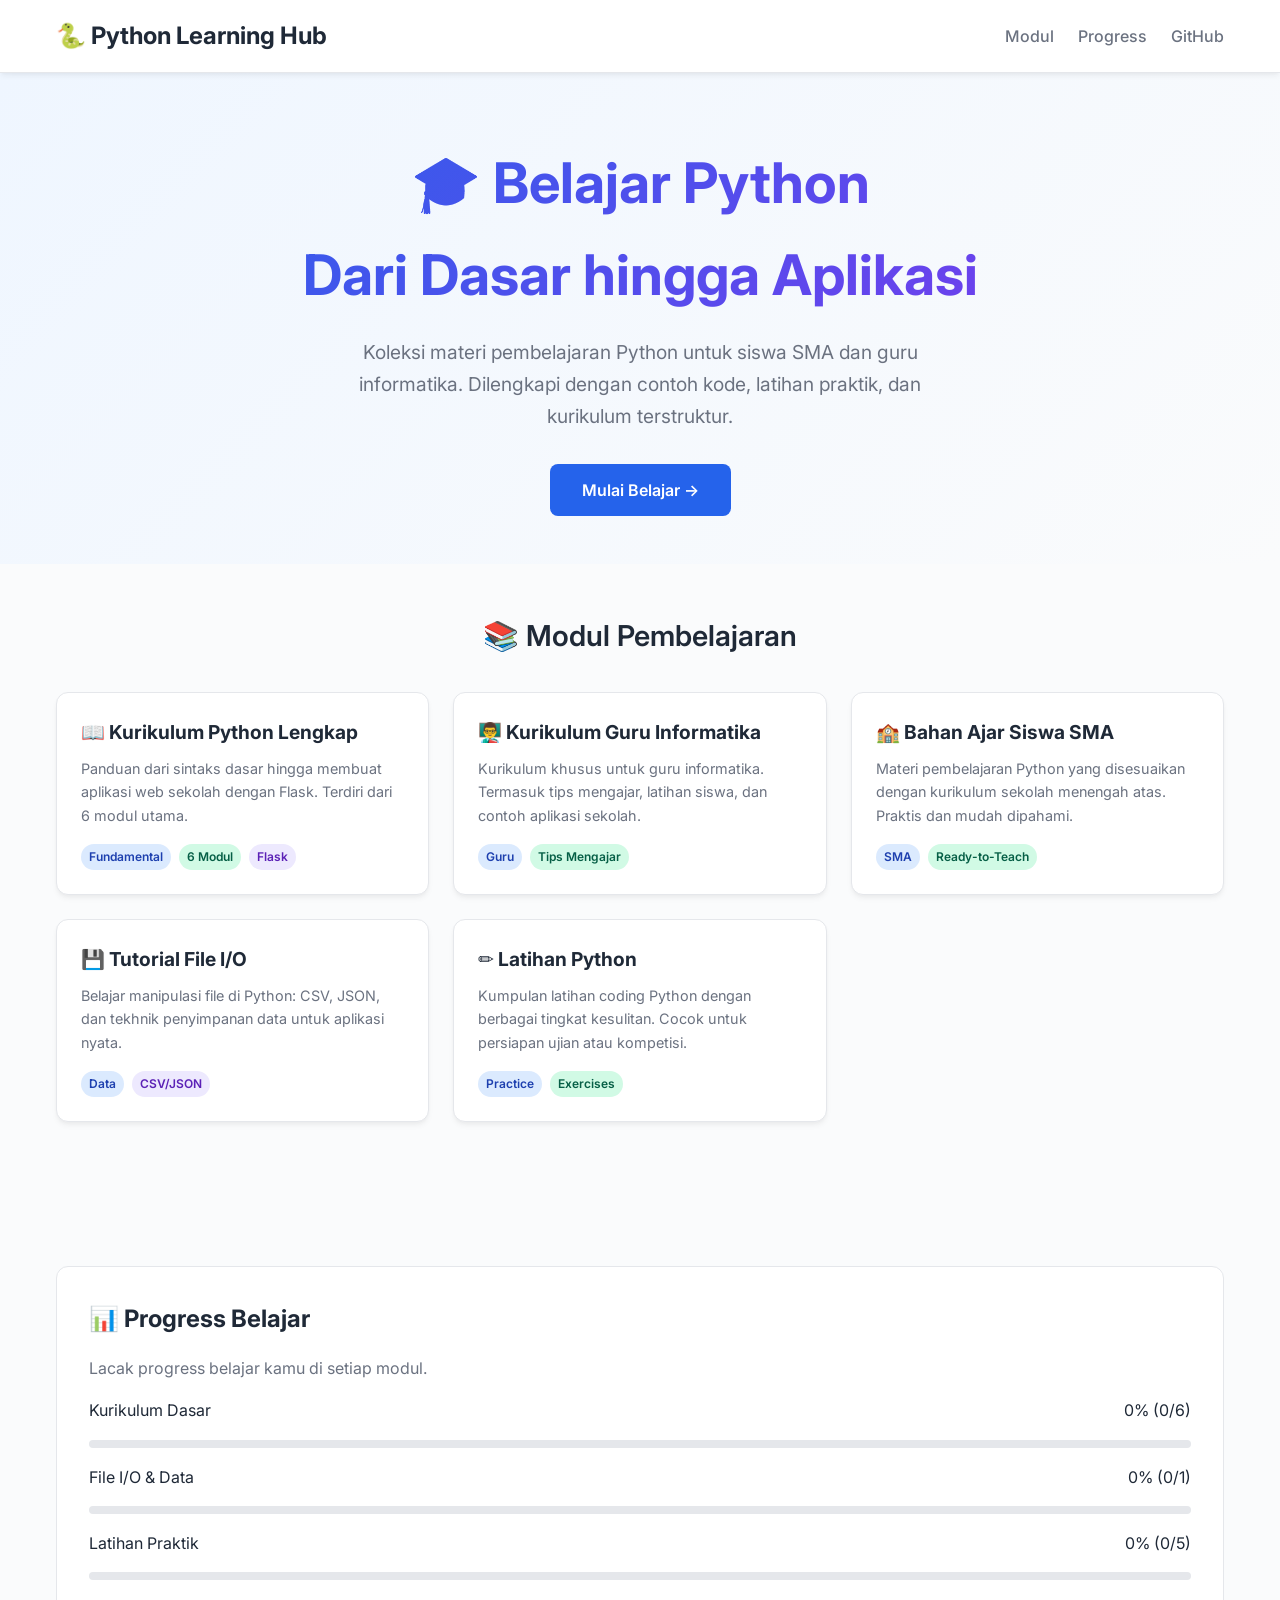
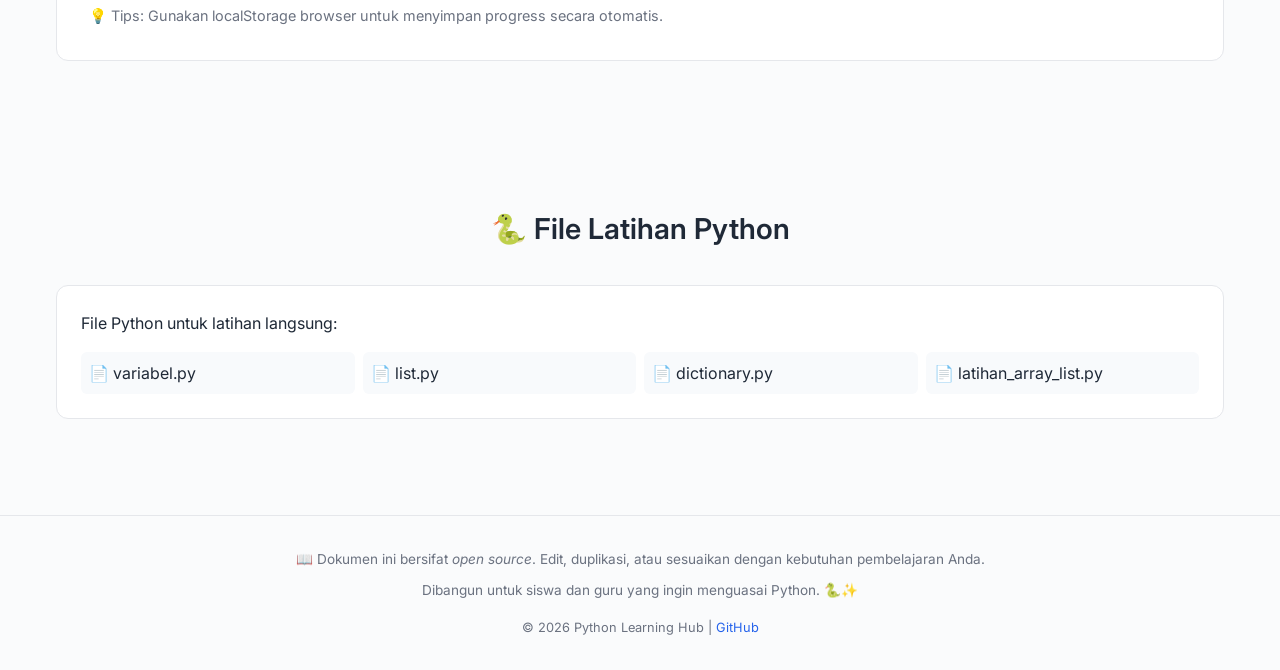
==== index.html @ d6e7bda1 "Initial commit: Python learning website with modules and styling" ====
<!DOCTYPE html>
<html lang="id">
<head>
    <meta charset="UTF-8">
    <meta name="viewport" content="width=device-width, initial-scale=1.0">
    <title>Python Learning Hub - Belajar Python dari Dasar</title>
    <link rel="preconnect" href="https://fonts.googleapis.com">
    <link href="https://fonts.googleapis.com/css2?family=Inter:wght@400;500;600;700&display=swap" rel="stylesheet">
    <link rel="stylesheet" href="css/style.css">
</head>
<body>

    <!-- Header -->
    <header>
        <div class="container">
            <a href="/" class="logo">🐍 Python Learning Hub</a>
            <nav>
                <a href="#modules">Modul</a>
                <a href="#progress">Progress</a>
                <a href="https://github.com/daniarsyah/python-learning" target="_blank">GitHub</a>
            </nav>
        </div>
    </header>

    <!-- Hero -->
    <section class="hero">
        <div class="container">
            <h1>🎓 Belajar Python<br>Dari Dasar hingga Aplikasi</h1>
            <p>Koleksi materi pembelajaran Python untuk siswa SMA dan guru informatika. Dilengkapi dengan contoh kode, latihan praktik, dan kurikulum terstruktur.</p>
            <a href="#modules" style="display: inline-block; background: var(--primary); color: white; padding: 0.8rem 2rem; border-radius: 8px; font-weight: 600;">Mulai Belajar →</a>
        </div>
    </section>

    <!-- Modules -->
    <section id="modules" class="modules-section">
        <div class="container">
            <h2 class="section-title">📚 Modul Pembelajaran</h2>
            
            <div class="module-grid">
                <!-- Kurikulum Utama -->
                <a href="modules/kurikulum.html" class="module-card">
                    <h3>📖 Kurikulum Python Lengkap</h3>
                    <p>Panduan dari sintaks dasar hingga membuat aplikasi web sekolah dengan Flask. Terdiri dari 6 modul utama.</p>
                    <div class="module-meta">
                        <span class="tag">Fundamental</span>
                        <span class="tag green">6 Modul</span>
                        <span class="tag purple">Flask</span>
                    </div>
                </a>

                <!-- Kurikulum Guru -->
                <a href="modules/kurikulum-guru.html" class="module-card">
                    <h3>👨‍🏫 Kurikulum Guru Informatika</h3>
                    <p>Kurikulum khusus untuk guru informatika. Termasuk tips mengajar, latihan siswa, dan contoh aplikasi sekolah.</p>
                    <div class="module-meta">
                        <span class="tag">Guru</span>
                        <span class="tag green">Tips Mengajar</span>
                    </div>
                </a>

                <!-- Bahan Ajar SMA -->
                <a href="modules/bahan-ajar-sma.html" class="module-card">
                    <h3>🏫 Bahan Ajar Siswa SMA</h3>
                    <p>Materi pembelajaran Python yang disesuaikan dengan kurikulum sekolah menengah atas. Praktis dan mudah dipahami.</p>
                    <div class="module-meta">
                        <span class="tag">SMA</span>
                        <span class="tag green">Ready-to-Teach</span>
                    </div>
                </a>

                <!-- File I/O -->
                <a href="modules/file-io.html" class="module-card">
                    <h3>💾 Tutorial File I/O</h3>
                    <p>Belajar manipulasi file di Python: CSV, JSON, dan tekhnik penyimpanan data untuk aplikasi nyata.</p>
                    <div class="module-meta">
                        <span class="tag">Data</span>
                        <span class="tag purple">CSV/JSON</span>
                    </div>
                </a>

                <!-- Latihan -->
                <a href="modules/latihan.html" class="module-card">
                    <h3>✏️ Latihan Python</h3>
                    <p>Kumpulan latihan coding Python dengan berbagai tingkat kesulitan. Cocok untuk persiapan ujian atau kompetisi.</p>
                    <div class="module-meta">
                        <span class="tag">Practice</span>
                        <span class="tag green">Exercises</span>
                    </div>
                </a>
            </div>
        </div>
    </section>

    <!-- Progress -->
    <section id="progress" class="modules-section">
        <div class="container">
            <div class="progress-section">
                <h2 style="margin-bottom: 1rem;">📊 Progress Belajar</h2>
                <p style="color: var(--text-muted); margin-bottom: 1rem;">Lacak progress belajar kamu di setiap modul.</p>
                
                <div style="margin-bottom: 1rem;">
                    <div style="display: flex; justify-content: space-between; margin-bottom: 0.5rem;">
                        <span>Kurikulum Dasar</span>
                        <span>0% (0/6)</span>
                    </div>
                    <div class="progress-bar">
                        <div class="progress-fill" style="width: 0%"></div>
                    </div>
                </div>

                <div style="margin-bottom: 1rem;">
                    <div style="display: flex; justify-content: space-between; margin-bottom: 0.5rem;">
                        <span>File I/O & Data</span>
                        <span>0% (0/1)</span>
                    </div>
                    <div class="progress-bar">
                        <div class="progress-fill" style="width: 0%"></div>
                    </div>
                </div>

                <div style="margin-bottom: 1rem;">
                    <div style="display: flex; justify-content: space-between; margin-bottom: 0.5rem;">
                        <span>Latihan Praktik</span>
                        <span>0% (0/5)</span>
                    </div>
                    <div class="progress-bar">
                        <div class="progress-fill" style="width: 0%"></div>
                    </div>
                </div>

                <p style="font-size: 0.9rem; color: var(--text-muted); margin-top: 1.5rem;">
                    💡 Tips: Gunakan localStorage browser untuk menyimpan progress secara otomatis.
                </p>
            </div>
        </div>
    </section>

    <!-- Python Files -->
    <section class="modules-section">
        <div class="container">
            <h2 class="section-title">🐍 File Latihan Python</h2>
            <div style="background: var(--surface); border: 1px solid var(--border); border-radius: var(--radius); padding: 1.5rem;">
                <p style="margin-bottom: 1rem;">File Python untuk latihan langsung:</p>
                <ul style="list-style: none; display: grid; grid-template-columns: repeat(auto-fit, minmax(200px, 1fr)); gap: 0.5rem;">
                    <li style="padding: 0.5rem; background: #f8fafc; border-radius: 6px;">📄 variabel.py</li>
                    <li style="padding: 0.5rem; background: #f8fafc; border-radius: 6px;">📄 list.py</li>
                    <li style="padding: 0.5rem; background: #f8fafc; border-radius: 6px;">📄 dictionary.py</li>
                    <li style="padding: 0.5rem; background: #f8fafc; border-radius: 6px;">📄 latihan_array_list.py</li>
                </ul>
            </div>
        </div>
    </section>

    <!-- Footer -->
    <footer>
        <div class="container">
            <p>📖 Dokumen ini bersifat <em>open source</em>. Edit, duplikasi, atau sesuaikan dengan kebutuhan pembelajaran Anda.</p>
            <p style="margin-top: 0.5rem;">Dibangun untuk siswa dan guru yang ingin menguasai Python. 🐍✨</p>
            <p style="margin-top: 1rem; font-size: 0.8rem;">© 2026 Python Learning Hub | <a href="https://github.com/daniarsyah/python-learning">GitHub</a></p>
        </div>
    </footer>

</body>
</html>
---- css/style.css ----
:root {
  --bg: #fafbfc;
  --surface: #ffffff;
  --text: #1f2937;
  --text-muted: #6b7280;
  --primary: #2563eb;
  --primary-hover: #1d4ed8;
  --accent: #f59e0b;
  --border: #e5e7eb;
  --code-bg: #111827;
  --radius: 12px;
  --shadow: 0 4px 6px -1px rgba(0,0,0,0.05), 0 2px 4px -1px rgba(0,0,0,0.03);
}

* { box-sizing: border-box; margin: 0; padding: 0; }

body {
  font-family: 'Inter', system-ui, -apple-system, sans-serif;
  background: var(--bg);
  color: var(--text);
  line-height: 1.65;
  min-height: 100vh;
}

a { color: var(--primary); text-decoration: none; }
a:hover { text-decoration: underline; }

/* Container */
.container { max-width: 1200px; margin: 0 auto; padding: 0 1rem; }

/* Header */
header {
  background: var(--surface);
  border-bottom: 1px solid var(--border);
  padding: 1rem 0;
  position: sticky;
  top: 0;
  z-index: 100;
  box-shadow: var(--shadow);
}

header .container {
  display: flex;
  justify-content: space-between;
  align-items: center;
}

.logo {
  font-size: 1.5rem;
  font-weight: 700;
  color: var(--text);
  display: flex;
  align-items: center;
  gap: 0.5rem;
}

.logo:hover { text-decoration: none; }

nav { display: flex; gap: 1.5rem; }

nav a {
  color: var(--text-muted);
  font-weight: 500;
  transition: color 0.2s;
}

nav a:hover, nav a.active {
  color: var(--primary);
  text-decoration: none;
}

/* Hero Section */
.hero {
  text-align: center;
  padding: 4rem 1rem 3rem;
  background: linear-gradient(135deg, #eff6ff 0%, #fafbfc 100%);
}

.hero h1 {
  font-size: clamp(2rem, 5vw, 3.5rem);
  font-weight: 700;
  margin-bottom: 1rem;
  background: linear-gradient(135deg, var(--primary), #7c3aed);
  -webkit-background-clip: text;
  -webkit-text-fill-color: transparent;
  background-clip: text;
}

.hero p {
  font-size: 1.2rem;
  color: var(--text-muted);
  max-width: 600px;
  margin: 0 auto 2rem;
}

/* Module Grid */
.modules-section {
  padding: 3rem 0;
}

.section-title {
  font-size: 1.8rem;
  font-weight: 600;
  margin-bottom: 2rem;
  text-align: center;
}

.module-grid {
  display: grid;
  grid-template-columns: repeat(auto-fit, minmax(300px, 1fr));
  gap: 1.5rem;
  margin-bottom: 3rem;
}

.module-card {
  background: var(--surface);
  border: 1px solid var(--border);
  border-radius: var(--radius);
  padding: 1.5rem;
  transition: all 0.3s;
  box-shadow: var(--shadow);
}

.module-card:hover {
  transform: translateY(-4px);
  box-shadow: 0 10px 15px -3px rgba(0,0,0,0.1);
  text-decoration: none;
}

.module-card h3 {
  font-size: 1.2rem;
  margin-bottom: 0.5rem;
  color: var(--text);
}

.module-card p {
  color: var(--text-muted);
  font-size: 0.9rem;
  margin-bottom: 1rem;
}

.module-meta {
  display: flex;
  gap: 0.5rem;
  flex-wrap: wrap;
}

.tag {
  background: #dbeafe;
  color: #1e40af;
  font-size: 0.75rem;
  padding: 0.2rem 0.5rem;
  border-radius: 99px;
  font-weight: 600;
}

.tag.green { background: #d1fae5; color: #065f46; }
.tag.purple { background: #ede9fe; color: #5b21b6; }

/* Progress Section */
.progress-section {
  background: var(--surface);
  border-radius: var(--radius);
  padding: 2rem;
  margin-bottom: 3rem;
  border: 1px solid var(--border);
}

.progress-bar {
  background: #e5e7eb;
  height: 8px;
  border-radius: 99px;
  margin: 1rem 0;
  overflow: hidden;
}

.progress-fill {
  background: var(--primary);
  height: 100%;
  border-radius: 99px;
  transition: width 0.5s;
}

/* Footer */
footer {
  text-align: center;
  padding: 2rem 1rem;
  color: var(--text-muted);
  font-size: 0.85rem;
  border-top: 1px solid var(--border);
  margin-top: 3rem;
}

/* Breadcrumb */
.breadcrumb {
  padding: 1rem 0;
  font-size: 0.9rem;
  color: var(--text-muted);
}

.breadcrumb a { color: var(--primary); }

/* Responsive */
@media (max-width: 768px) {
  nav { gap: 1rem; font-size: 0.9rem; }
  .hero { padding: 2rem 1rem; }
  .module-grid { grid-template-columns: 1fr; }
}
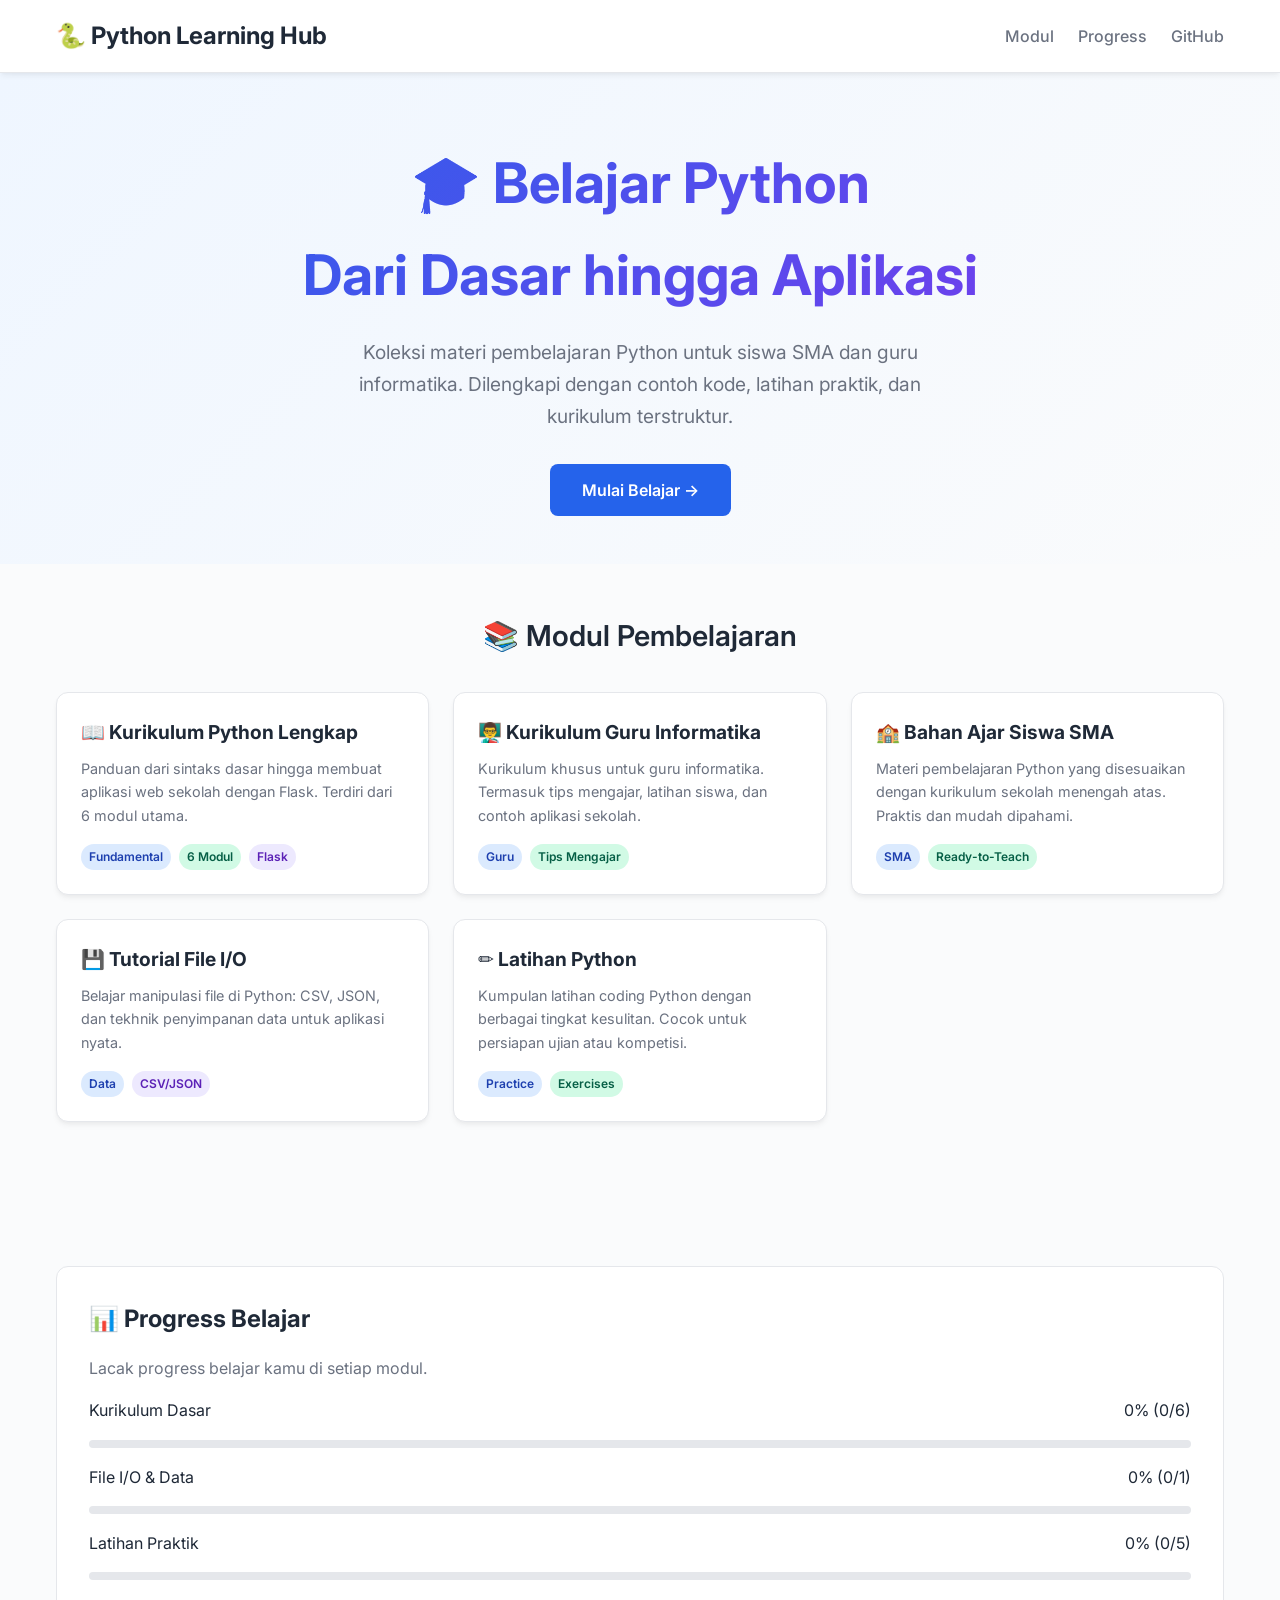
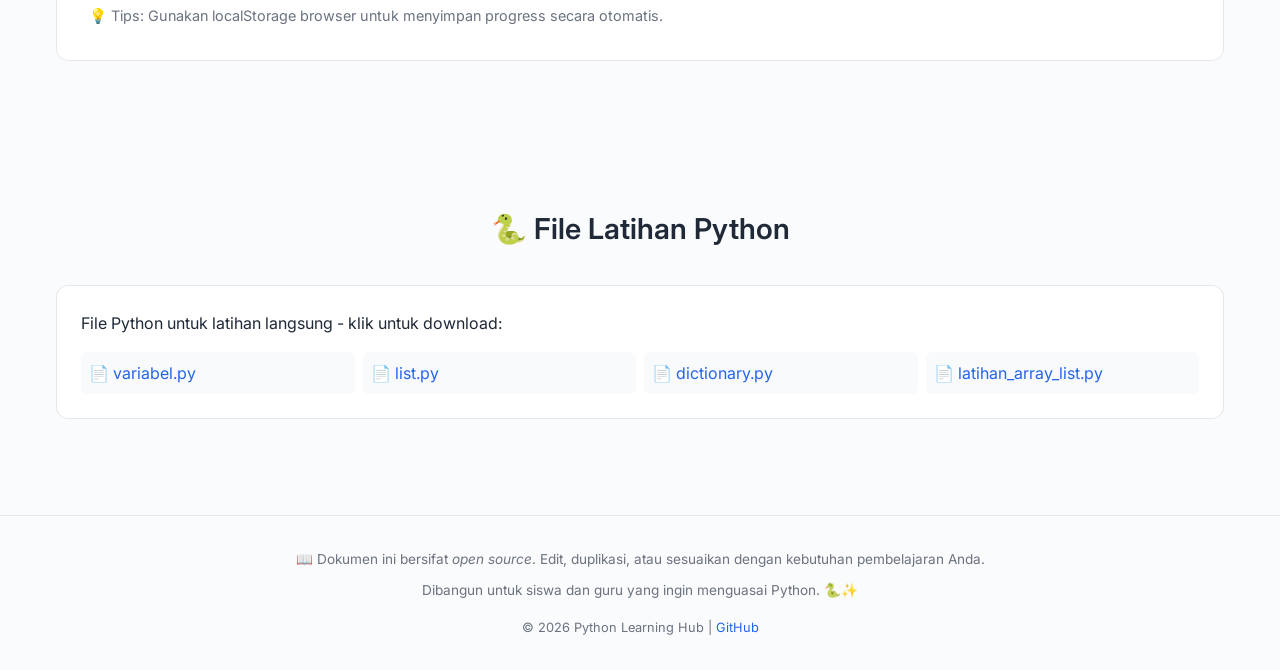
==== commit 0f37f6d2: "Move Python exercises to exercises/ directory and make them downloadable" ====
--- a/index.html
+++ b/index.html
@@ -17,7 +17,7 @@
             <nav>
                 <a href="#modules">Modul</a>
                 <a href="#progress">Progress</a>
-                <a href="https://github.com/daniarsyah/python-learning" target="_blank">GitHub</a>
+                <a href="https://github.com/natedekaka/python-learning" target="_blank">GitHub</a>
             </nav>
         </div>
     </header>
@@ -140,12 +140,12 @@
         <div class="container">
             <h2 class="section-title">🐍 File Latihan Python</h2>
             <div style="background: var(--surface); border: 1px solid var(--border); border-radius: var(--radius); padding: 1.5rem;">
-                <p style="margin-bottom: 1rem;">File Python untuk latihan langsung:</p>
+                <p style="margin-bottom: 1rem;">File Python untuk latihan langsung - klik untuk download:</p>
                 <ul style="list-style: none; display: grid; grid-template-columns: repeat(auto-fit, minmax(200px, 1fr)); gap: 0.5rem;">
-                    <li style="padding: 0.5rem; background: #f8fafc; border-radius: 6px;">📄 variabel.py</li>
-                    <li style="padding: 0.5rem; background: #f8fafc; border-radius: 6px;">📄 list.py</li>
-                    <li style="padding: 0.5rem; background: #f8fafc; border-radius: 6px;">📄 dictionary.py</li>
-                    <li style="padding: 0.5rem; background: #f8fafc; border-radius: 6px;">📄 latihan_array_list.py</li>
+                    <li style="padding: 0.5rem; background: #f8fafc; border-radius: 6px;"><a href="exercises/variabel.py" download>📄 variabel.py</a></li>
+                    <li style="padding: 0.5rem; background: #f8fafc; border-radius: 6px;"><a href="exercises/list.py" download>📄 list.py</a></li>
+                    <li style="padding: 0.5rem; background: #f8fafc; border-radius: 6px;"><a href="exercises/dictionary.py" download>📄 dictionary.py</a></li>
+                    <li style="padding: 0.5rem; background: #f8fafc; border-radius: 6px;"><a href="exercises/latihan_array_list.py" download>📄 latihan_array_list.py</a></li>
                 </ul>
             </div>
         </div>
@@ -156,7 +156,7 @@
         <div class="container">
             <p>📖 Dokumen ini bersifat <em>open source</em>. Edit, duplikasi, atau sesuaikan dengan kebutuhan pembelajaran Anda.</p>
             <p style="margin-top: 0.5rem;">Dibangun untuk siswa dan guru yang ingin menguasai Python. 🐍✨</p>
-            <p style="margin-top: 1rem; font-size: 0.8rem;">© 2026 Python Learning Hub | <a href="https://github.com/daniarsyah/python-learning">GitHub</a></p>
+            <p style="margin-top: 1rem; font-size: 0.8rem;">© 2026 Python Learning Hub | <a href="https://github.com/natedekaka/python-learning">GitHub</a></p>
         </div>
     </footer>
 
